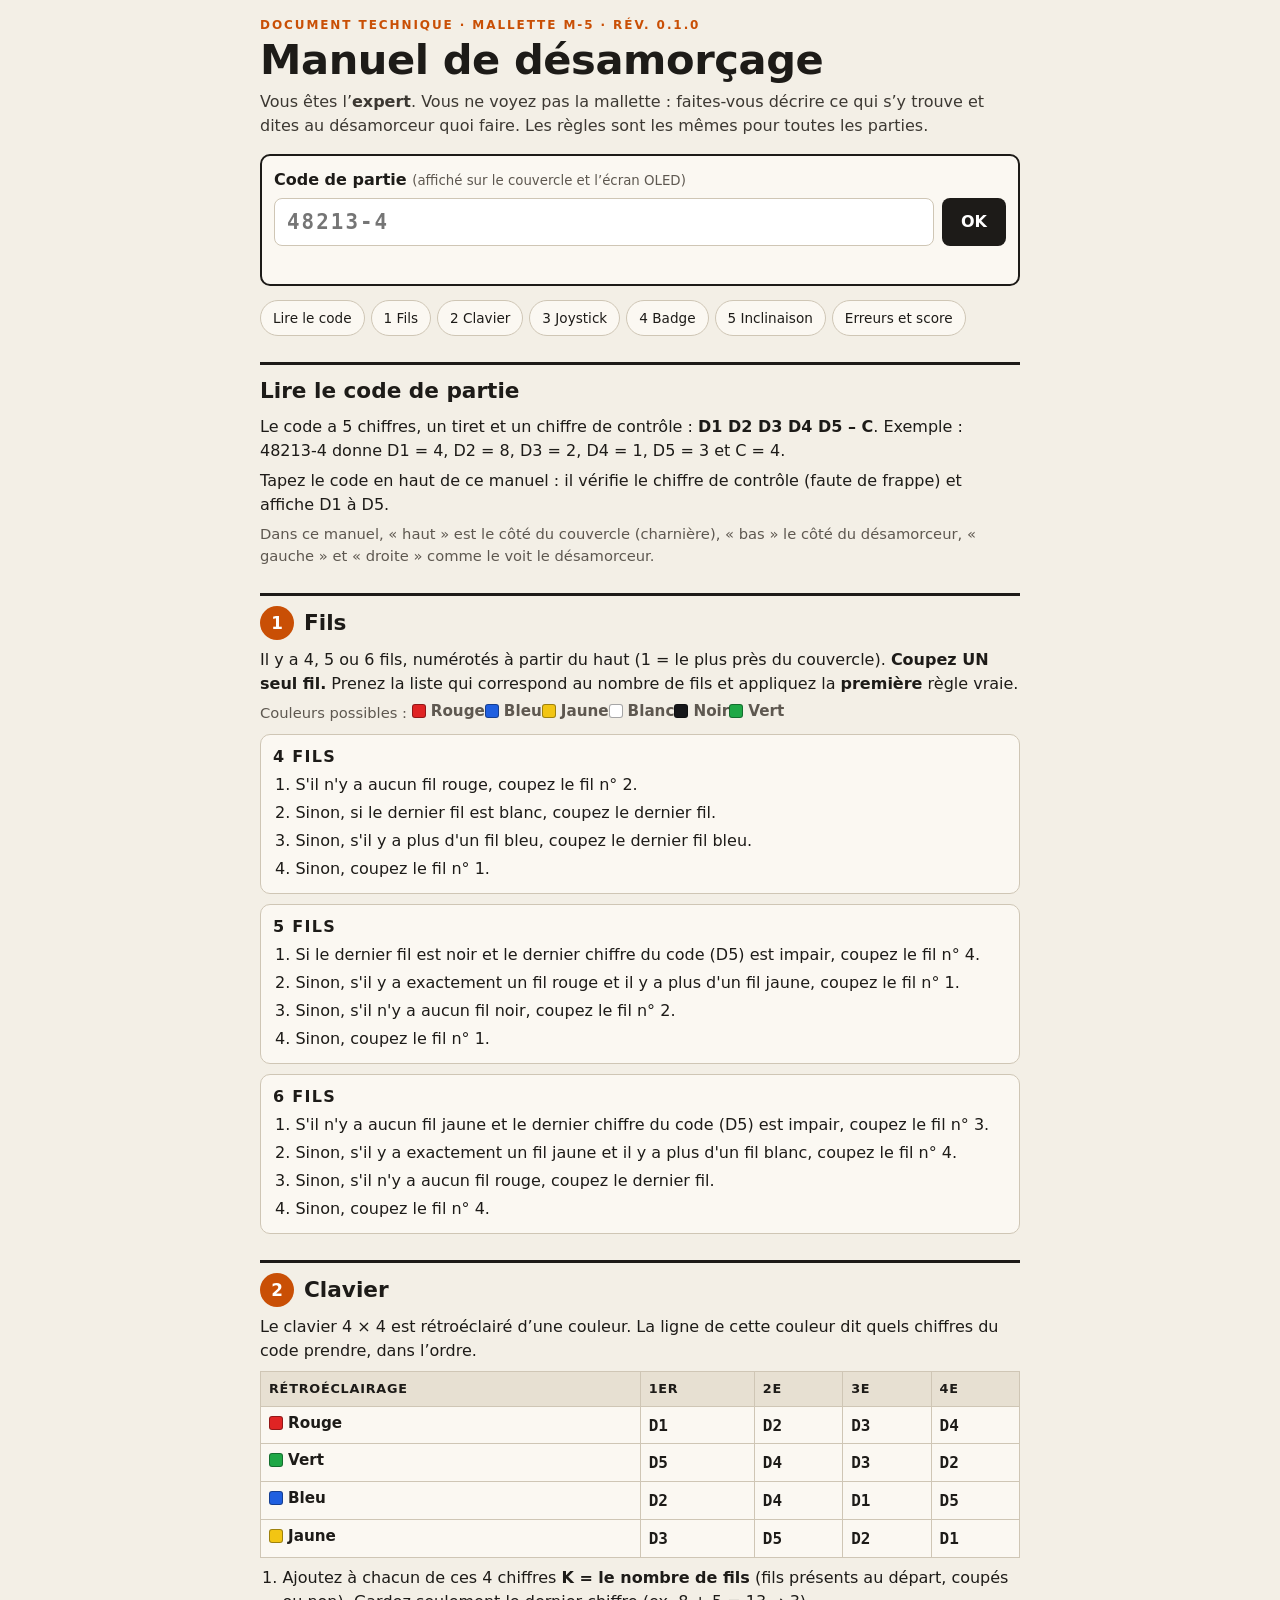
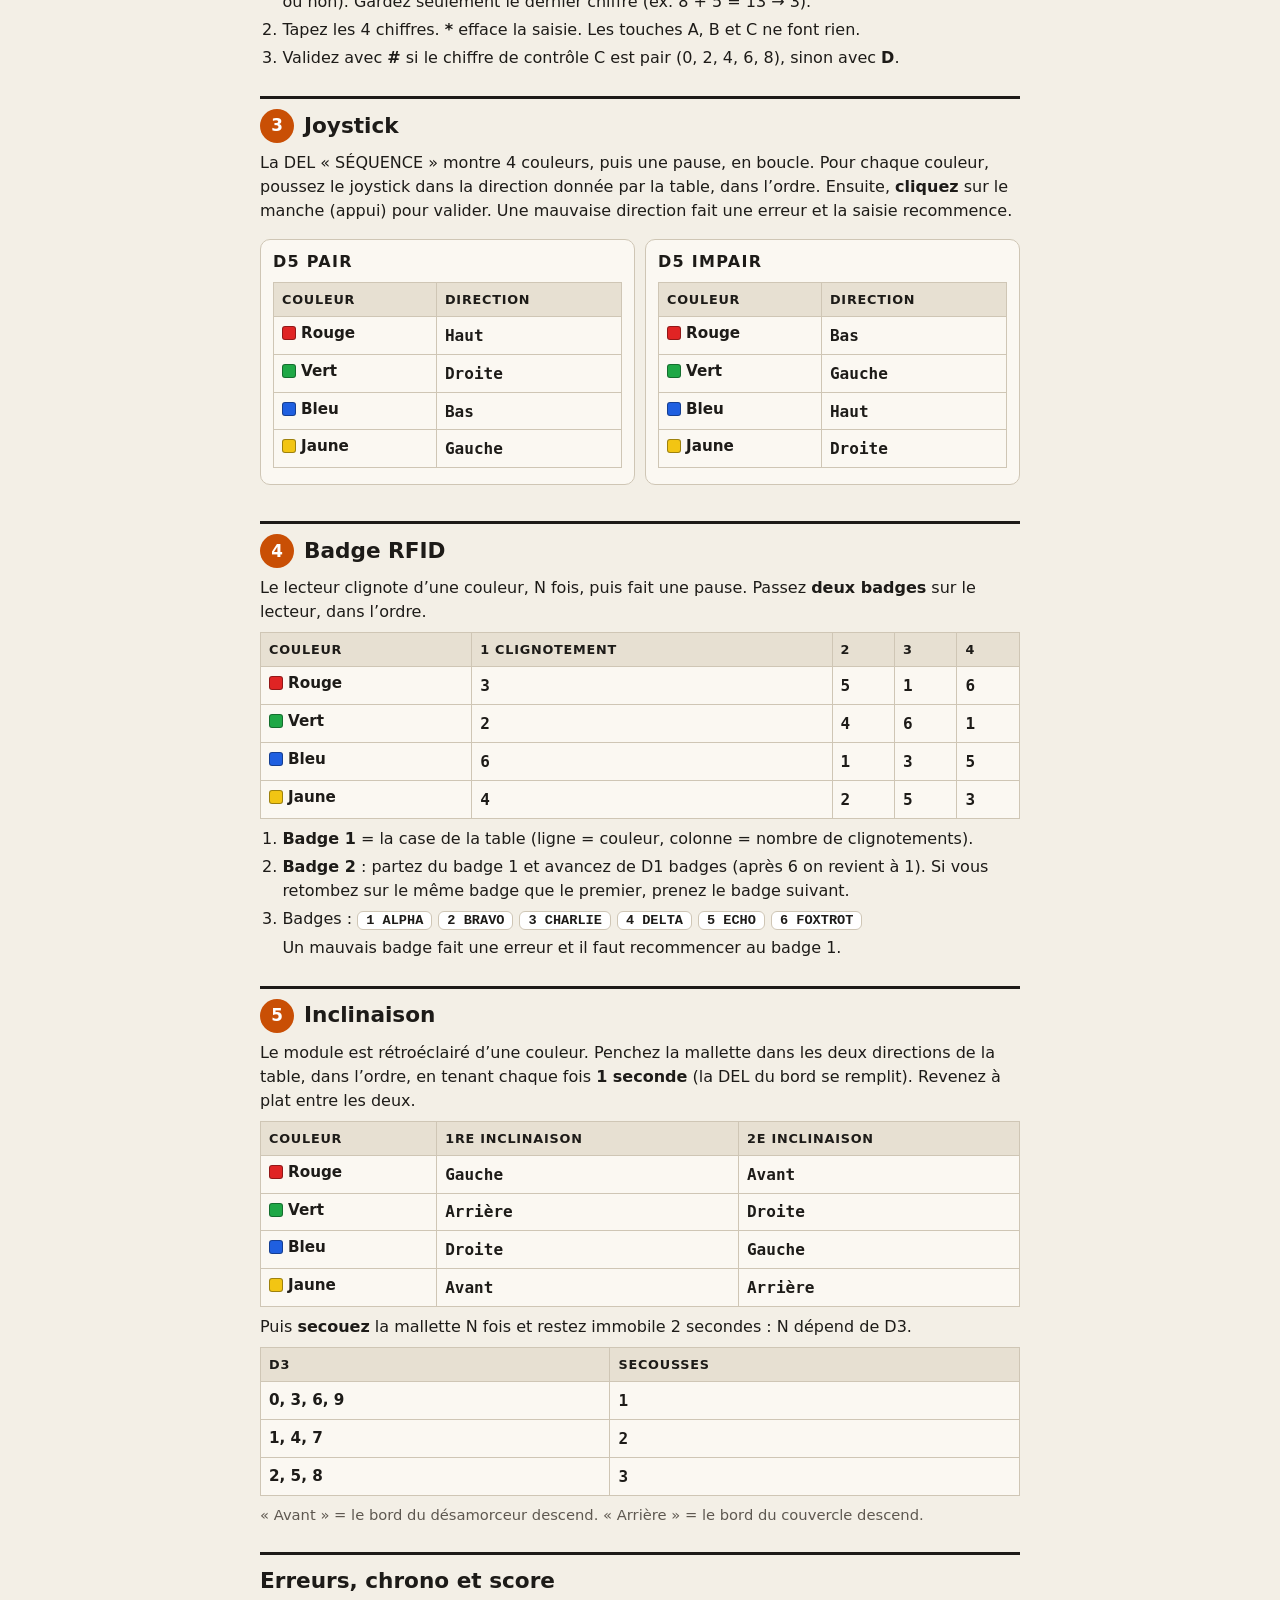
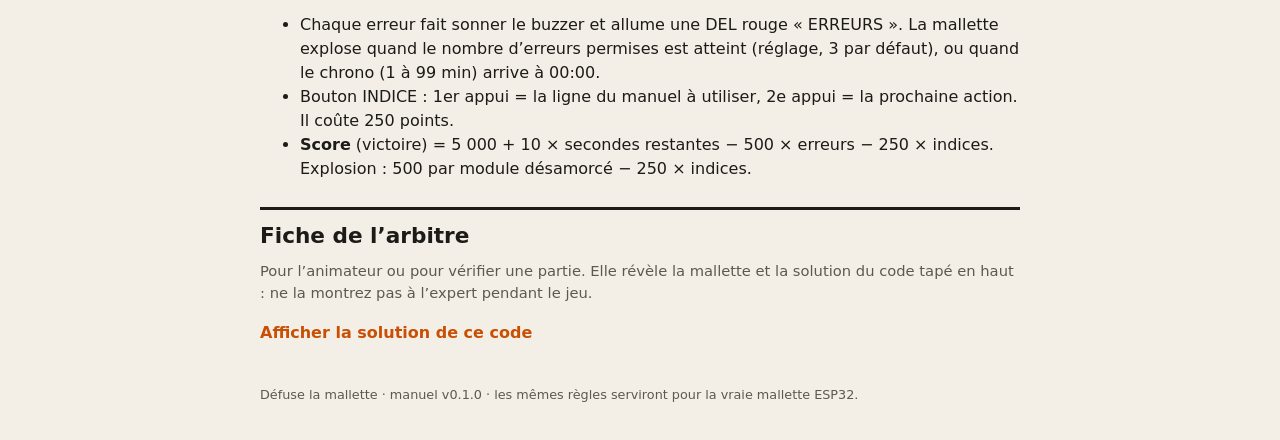
==== manuel.html @ 2f65cadf "Défuse la mallette v0.1.0 : mallette 3D, 5 modules, manuel, modes Duo/Équipe, doc ESP32" ====
<!doctype html>
<html lang="fr-CA">
<head>
<meta charset="utf-8">
<meta name="viewport" content="width=device-width, initial-scale=1, viewport-fit=cover">
<meta name="theme-color" content="#f3efe6">
<meta name="description" content="Manuel de désamorçage de la mallette M-5 (Défuse la mallette). Fonctionne hors ligne.">
<title>Manuel de désamorçage · Mallette M-5</title>
<link rel="manifest" href="./manifest.webmanifest">
<link rel="icon" href="./icon.svg" type="image/svg+xml">
<link rel="stylesheet" href="./manual.css?v=0.1.0">
<script src="./logic.js?v=0.1.0"></script>
</head>
<body>
<header class="top">
  <p class="kicker">Document technique · Mallette M-5 · rév. 0.1.0</p>
  <h1>Manuel de désamorçage</h1>
  <p class="lede">Vous êtes l’<b>expert</b>. Vous ne voyez pas la mallette : faites-vous décrire ce qui s’y trouve et dites au désamorceur quoi faire. Les règles sont les mêmes pour toutes les parties.</p>
  <form id="codeForm" class="code" autocomplete="off">
    <label for="code">Code de partie <small>(affiché sur le couvercle et l’écran OLED)</small></label>
    <div class="row"><input id="code" inputmode="numeric" placeholder="48213-4" maxlength="8" aria-describedby="codeMsg"><button type="submit">OK</button></div>
    <p id="codeMsg" role="status" aria-live="polite"></p>
    <div id="digits" class="digits hidden" aria-label="Chiffres du code"></div>
  </form>
  <nav class="toc" aria-label="Sommaire"><a href="#s0">Lire le code</a><a href="#s1">1 Fils</a><a href="#s2">2 Clavier</a><a href="#s3">3 Joystick</a><a href="#s4">4 Badge</a><a href="#s5">5 Inclinaison</a><a href="#s6">Erreurs et score</a></nav>
</header>
<main id="manual"><noscript>Ce manuel a besoin de JavaScript pour afficher ses tables.</noscript></main>
<footer class="foot"><p>Défuse la mallette · manuel v0.1.0 · les mêmes règles serviront pour la vraie mallette ESP32.</p></footer>
<script type="module" src="./js/manual.js?v=0.1.0"></script>
</body>
</html>
---- manual.css ----
/* Manuel imprimable : papier, encre, accent orange de la mallette. */
:root { --paper: #f3efe6; --ink: #1d1b18; --mute: #5e5850; --line: #cfc6b5; --accent: #c94f05; --card: #fbf8f2; font-family: system-ui, "Segoe UI", Roboto, sans-serif; color: var(--ink); background: var(--paper); }
* { box-sizing: border-box; }
body { margin: 0; line-height: 1.5; padding: max(16px, env(safe-area-inset-top)) max(16px, env(safe-area-inset-right)) max(24px, env(safe-area-inset-bottom)) max(16px, env(safe-area-inset-left)); }
.top, main, .foot { max-width: 760px; margin: 0 auto; }
.kicker { margin: 0; font-size: .75rem; letter-spacing: .16em; text-transform: uppercase; color: var(--accent); font-weight: 700; }
h1 { margin: 4px 0 8px; font-size: clamp(1.8rem, 8vw, 2.6rem); line-height: 1.05; letter-spacing: -.01em; }
.lede { margin: 0 0 16px; color: #3c3832; }
.code { background: var(--card); border: 2px solid var(--ink); border-radius: 10px; padding: 12px; display: flex; flex-direction: column; gap: 6px; }
.code label { font-weight: 700; } .code small { font-weight: 400; color: var(--mute); }
.code .row { display: flex; gap: 8px; }
.code input { flex: 1; min-height: 48px; font: 700 1.3rem ui-monospace, "DejaVu Sans Mono", monospace; letter-spacing: .1em; padding: 0 12px; border: 1px solid var(--line); border-radius: 8px; background: #fff; color: var(--ink); min-width: 0; }
.code button { min-height: 48px; min-width: 64px; border: 0; border-radius: 8px; background: var(--ink); color: #fff; font: 700 1rem system-ui, sans-serif; cursor: pointer; }
input:focus-visible, button:focus-visible, a:focus-visible, summary:focus-visible { outline: 3px solid var(--accent); outline-offset: 2px; }
#codeMsg { margin: 0; min-height: 1.4em; font-size: .9rem; } #codeMsg.bad { color: #b3261e; } #codeMsg.ok { color: #1f6b33; }
.digits { display: flex; gap: 6px; flex-wrap: wrap; }
.digits span { display: flex; flex-direction: column; align-items: center; min-width: 46px; padding: 4px 6px; border: 1px solid var(--line); border-radius: 6px; background: #fff; font: 800 1.3rem ui-monospace, monospace; }
.digits small { font: 600 .7rem system-ui, sans-serif; color: var(--mute); } .digits .c { border-color: var(--accent); }
.hidden { display: none !important; }
.toc { display: flex; flex-wrap: wrap; gap: 6px; margin: 14px 0 4px; }
.toc a { color: var(--ink); text-decoration: none; border: 1px solid var(--line); border-radius: 999px; padding: 6px 12px; font-size: .85rem; background: var(--card); min-height: 36px; display: inline-flex; align-items: center; }
.sec { border-top: 3px solid var(--ink); margin-top: 26px; padding-top: 10px; }
.sec h2 { display: flex; align-items: center; gap: 10px; margin: 0 0 8px; font-size: 1.35rem; }
.num { display: inline-grid; place-items: center; width: 34px; height: 34px; border-radius: 50%; background: var(--accent); color: #fff; font-size: 1.05rem; }
.sec p { margin: 6px 0; } .note { color: var(--mute); font-size: .92rem; }
.card { background: var(--card); border: 1px solid var(--line); border-radius: 10px; padding: 8px 12px; margin: 10px 0; }
.card h3 { margin: 2px 0 4px; font-size: 1rem; text-transform: uppercase; letter-spacing: .08em; }
.rules, .steps { margin: 4px 0; padding-left: 1.4em; } .rules li, .steps li { margin: 4px 0; }
.two { display: grid; grid-template-columns: 1fr 1fr; gap: 10px; } @media (max-width: 420px) { .two { grid-template-columns: 1fr; } }
table { border-collapse: collapse; width: 100%; margin: 8px 0; background: var(--card); font-size: .95rem; }
th, td { border: 1px solid var(--line); padding: 7px 8px; text-align: left; } thead th { background: #e7e0d2; font-size: .8rem; text-transform: uppercase; letter-spacing: .06em; }
td { font: 700 1rem ui-monospace, "DejaVu Sans Mono", monospace; }
.sw { display: inline-flex; align-items: center; gap: 5px; font: 600 .95rem system-ui, sans-serif; white-space: nowrap; }
.sw::before { content: ""; width: 12px; height: 12px; border-radius: 3px; border: 1px solid rgba(0,0,0,.35); background: var(--c); }
.sw-rouge { --c: #e02424; } .sw-vert { --c: #1fa846; } .sw-bleu { --c: #1f5fe0; } .sw-jaune { --c: #f2c513; } .sw-blanc { --c: #fff; } .sw-noir { --c: #16171a; }
.badge { display: inline-block; margin: 2px 6px 2px 0; padding: 1px 8px; border: 1px solid var(--line); border-radius: 6px; background: #fff; font: 700 .85rem ui-monospace, monospace; }
.arb summary { cursor: pointer; font-weight: 700; min-height: 44px; display: flex; align-items: center; color: var(--accent); }
.arb-dl { display: grid; grid-template-columns: auto 1fr; gap: 6px 12px; } .arb-dl dt { font-weight: 700; } .arb-dl dd { margin: 0; }
.foot { margin-top: 30px; color: var(--mute); font-size: .8rem; }
body.embed .top .kicker, body.embed .lede, body.embed .foot { display: none; }
@media print { body { background: #fff; } .code, .toc, .arb { display: none; } .sec { break-inside: avoid; } }
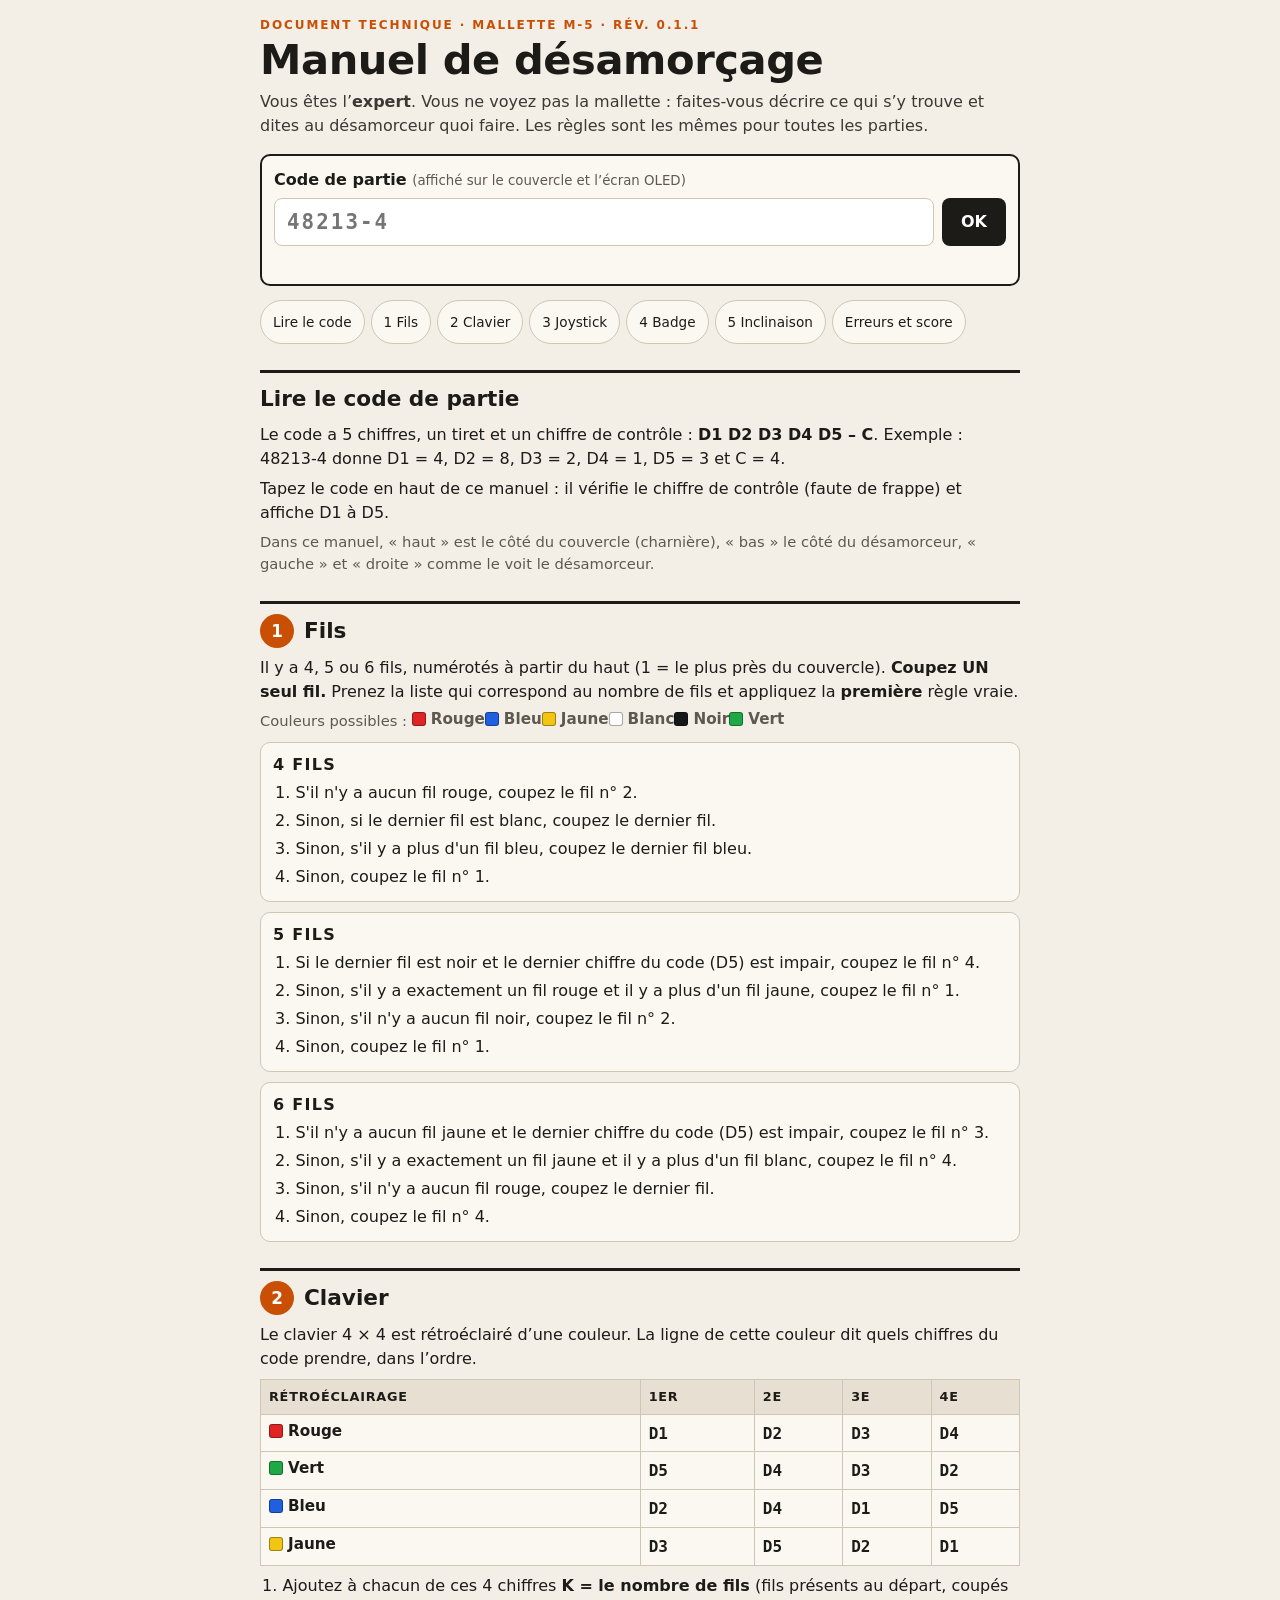
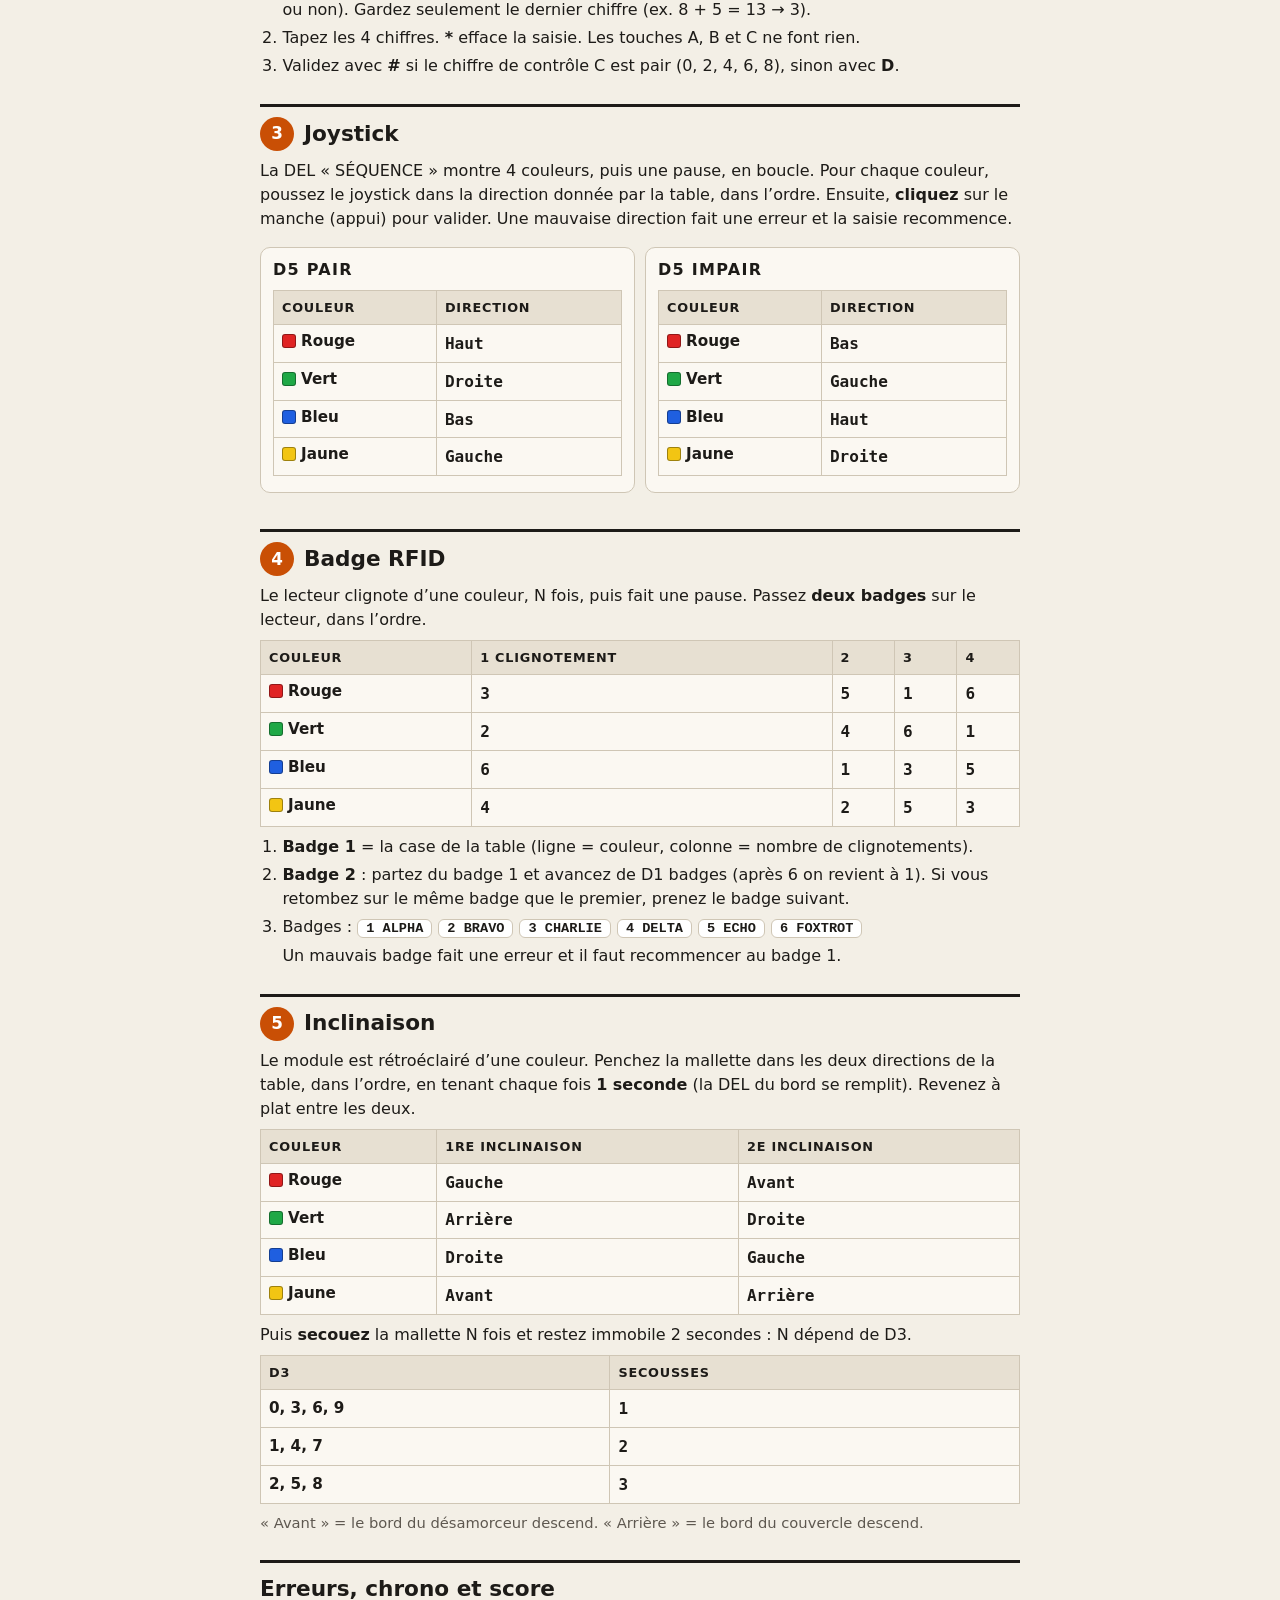
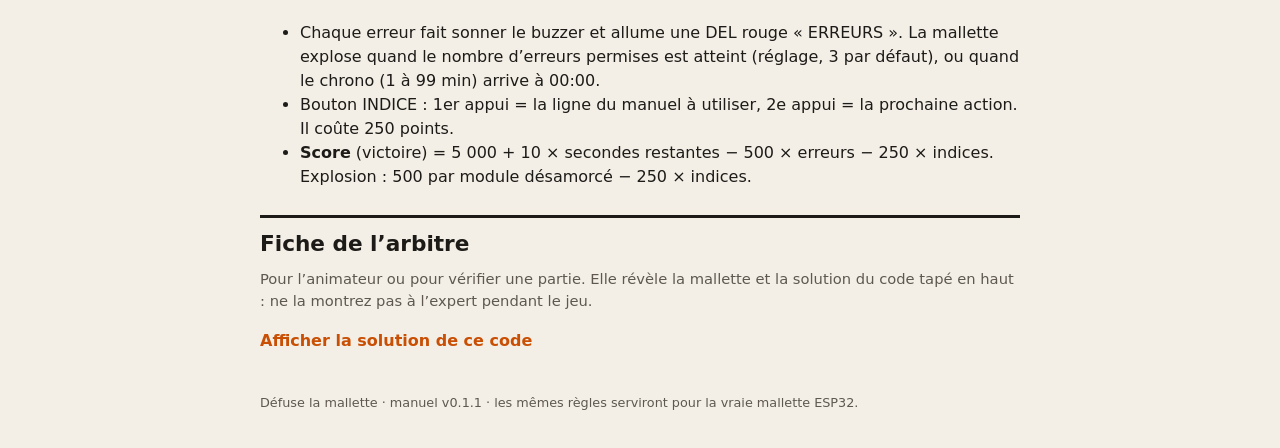
==== commit f02e6b1e: "v0.1.1 : manette, plein écran, éclairage du menu, crédits des modèles CC BY, cibles 44 px, SW (GLB +" ====
--- a/manuel.html
+++ b/manuel.html
@@ -8,12 +8,12 @@
 <title>Manuel de désamorçage · Mallette M-5</title>
 <link rel="manifest" href="./manifest.webmanifest">
 <link rel="icon" href="./icon.svg" type="image/svg+xml">
-<link rel="stylesheet" href="./manual.css?v=0.1.0">
-<script src="./logic.js?v=0.1.0"></script>
+<link rel="stylesheet" href="./manual.css?v=0.1.1">
+<script src="./logic.js?v=0.1.1"></script>
 </head>
 <body>
 <header class="top">
-  <p class="kicker">Document technique · Mallette M-5 · rév. 0.1.0</p>
+  <p class="kicker">Document technique · Mallette M-5 · rév. 0.1.1</p>
   <h1>Manuel de désamorçage</h1>
   <p class="lede">Vous êtes l’<b>expert</b>. Vous ne voyez pas la mallette : faites-vous décrire ce qui s’y trouve et dites au désamorceur quoi faire. Les règles sont les mêmes pour toutes les parties.</p>
   <form id="codeForm" class="code" autocomplete="off">
@@ -25,7 +25,7 @@
   <nav class="toc" aria-label="Sommaire"><a href="#s0">Lire le code</a><a href="#s1">1 Fils</a><a href="#s2">2 Clavier</a><a href="#s3">3 Joystick</a><a href="#s4">4 Badge</a><a href="#s5">5 Inclinaison</a><a href="#s6">Erreurs et score</a></nav>
 </header>
 <main id="manual"><noscript>Ce manuel a besoin de JavaScript pour afficher ses tables.</noscript></main>
-<footer class="foot"><p>Défuse la mallette · manuel v0.1.0 · les mêmes règles serviront pour la vraie mallette ESP32.</p></footer>
-<script type="module" src="./js/manual.js?v=0.1.0"></script>
+<footer class="foot"><p>Défuse la mallette · manuel v0.1.1 · les mêmes règles serviront pour la vraie mallette ESP32.</p></footer>
+<script type="module" src="./js/manual.js?v=0.1.1"></script>
 </body>
 </html>
--- a/manual.css
+++ b/manual.css
@@ -18,7 +18,7 @@
 .digits small { font: 600 .7rem system-ui, sans-serif; color: var(--mute); } .digits .c { border-color: var(--accent); }
 .hidden { display: none !important; }
 .toc { display: flex; flex-wrap: wrap; gap: 6px; margin: 14px 0 4px; }
-.toc a { color: var(--ink); text-decoration: none; border: 1px solid var(--line); border-radius: 999px; padding: 6px 12px; font-size: .85rem; background: var(--card); min-height: 36px; display: inline-flex; align-items: center; }
+.toc a { color: var(--ink); text-decoration: none; border: 1px solid var(--line); border-radius: 999px; padding: 6px 12px; font-size: .85rem; background: var(--card); min-height: 44px; display: inline-flex; align-items: center; }
 .sec { border-top: 3px solid var(--ink); margin-top: 26px; padding-top: 10px; }
 .sec h2 { display: flex; align-items: center; gap: 10px; margin: 0 0 8px; font-size: 1.35rem; }
 .num { display: inline-grid; place-items: center; width: 34px; height: 34px; border-radius: 50%; background: var(--accent); color: #fff; font-size: 1.05rem; }
